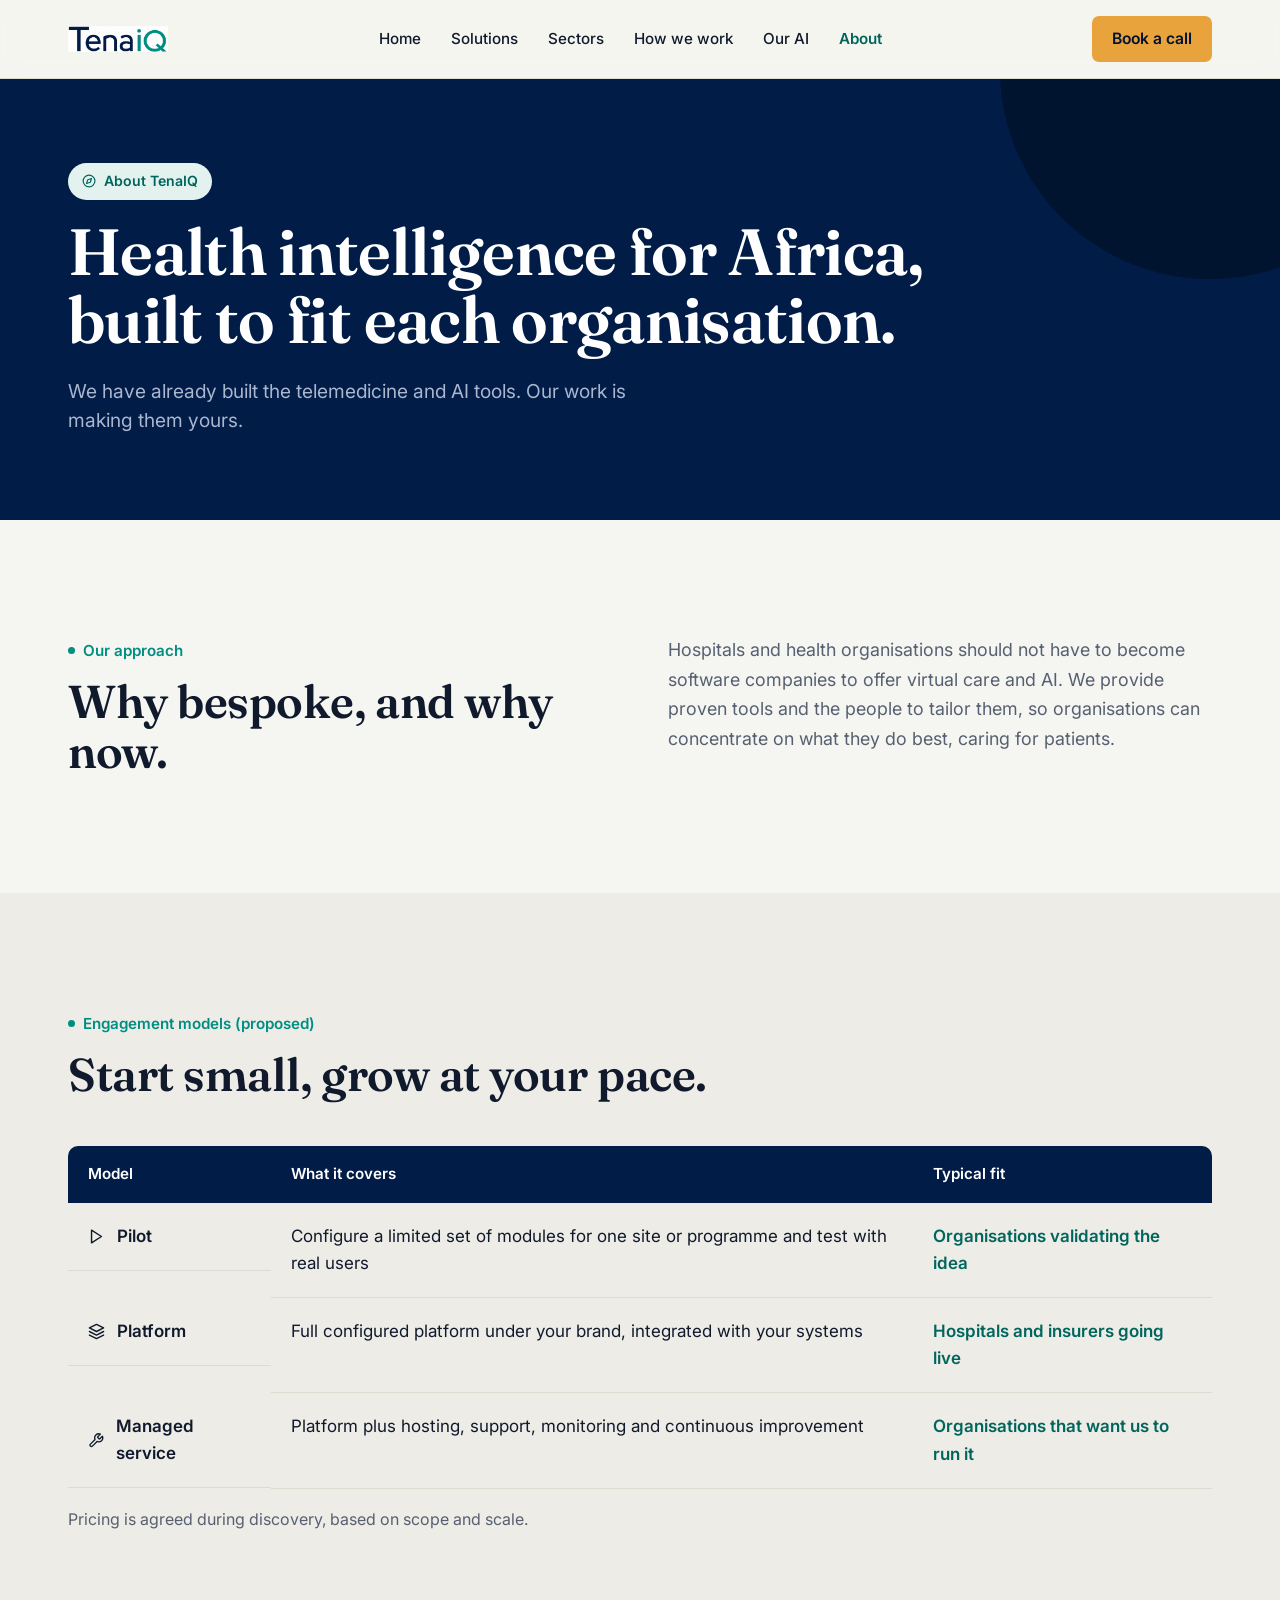
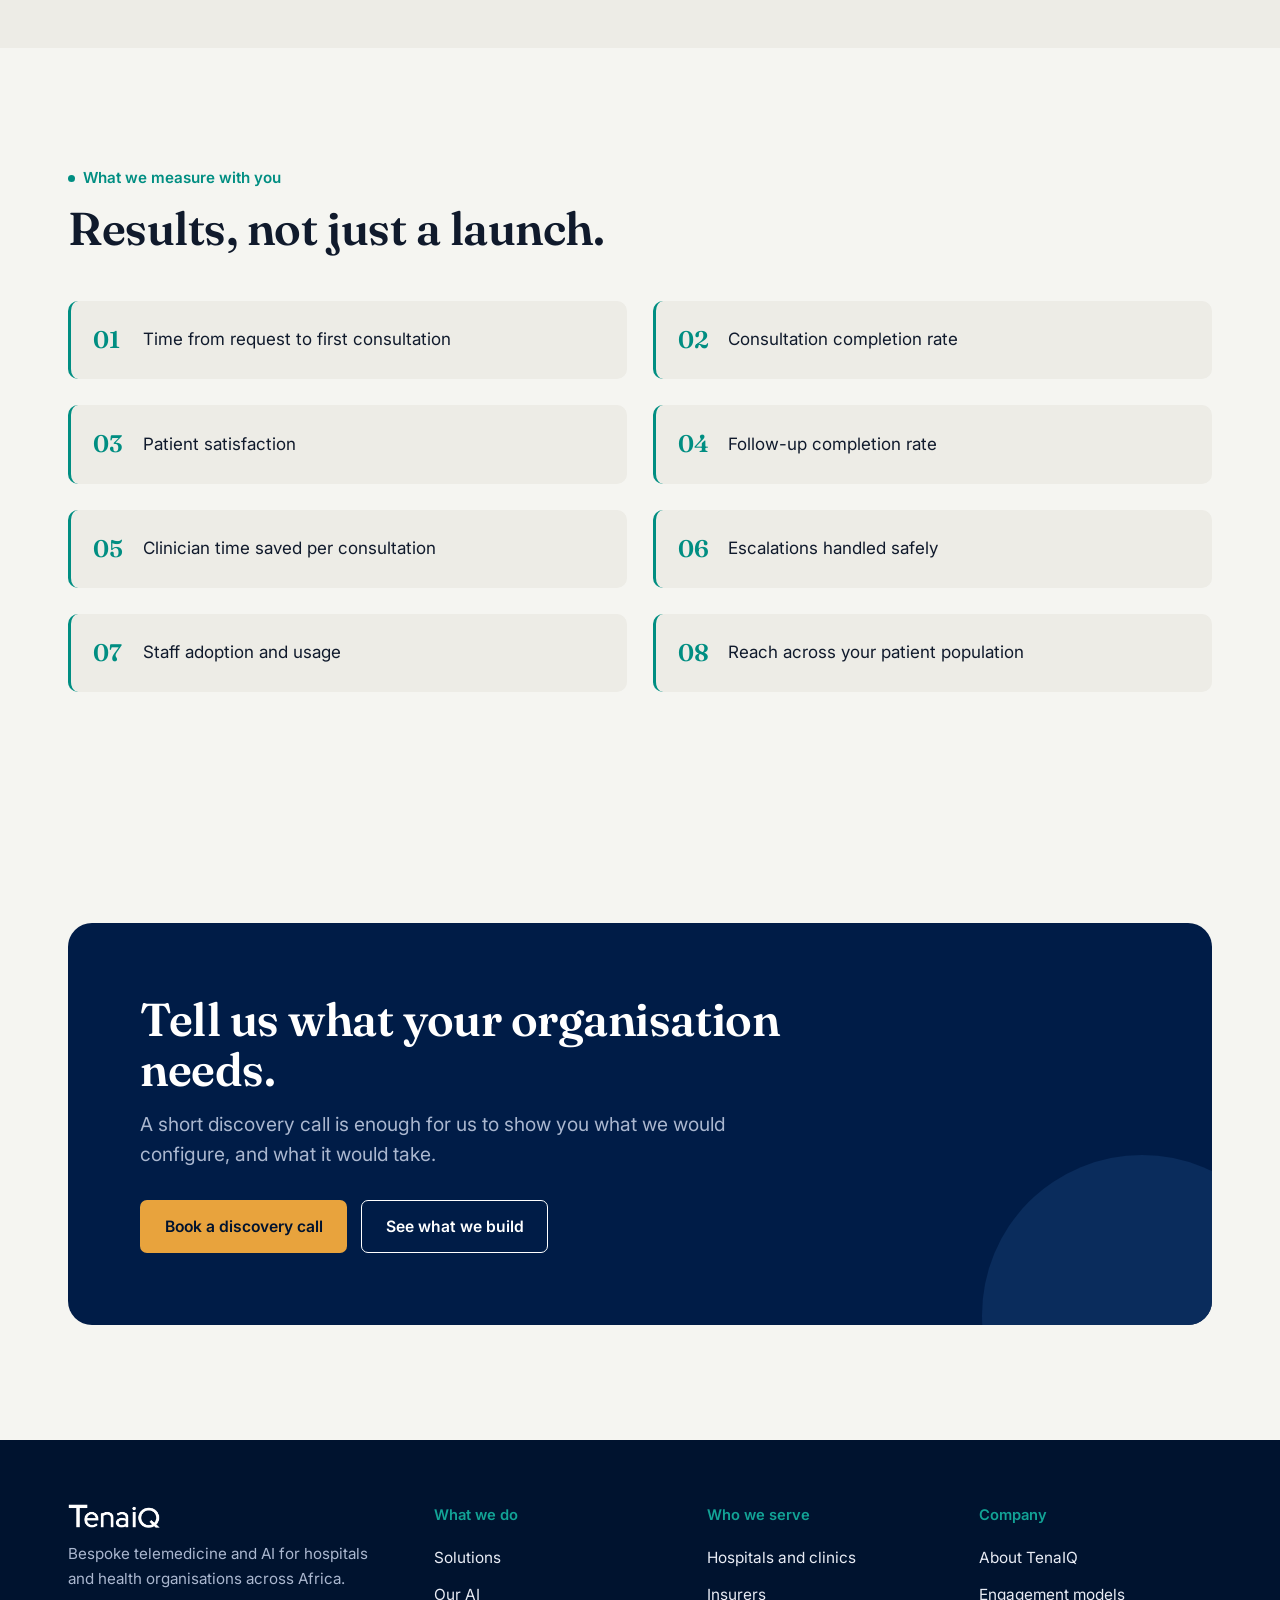
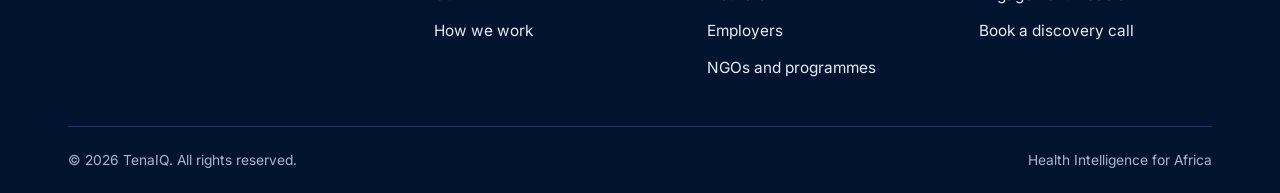
==== about.html @ 1948d7be "Initial TenaIQ site" ====
<!doctype html><html lang="en"><head><meta charset="UTF-8"><meta name="viewport" content="width=device-width,initial-scale=1"><title>About — TenaIQ</title><meta name="description" content="About TenaIQ: ready-built telemedicine and AI, customised for hospitals and organisations across Africa. Engagement models and the results we measure with clients."><link rel="icon" type="image/png" href="[data-uri]"><link rel="apple-touch-icon" href="[data-uri]"><link rel="preconnect" href="https://fonts.googleapis.com"><link rel="preconnect" href="https://fonts.gstatic.com" crossorigin><link rel="stylesheet" href="https://fonts.googleapis.com/css2?family=Fraunces:opsz,wght@9..144,500;9..144,600;9..144,680&family=Inter:wght@400;500;600;700&display=swap"><style>
:root{--navy-900:#00132f;--navy-800:#001c47;--navy-700:#0a2c5c;--navy-600:#173e77;--ink:#101a2c;--teal-700:#00655d;--teal-600:#008e82;--teal-500:#12a396;--teal-100:#e3f2ef;--amber-600:#c9821f;--amber-500:#e8a33d;--amber-100:#fbead0;--paper:#f5f5f1;--paper-dim:#edece6;--card:#fff;--line:#dedbd0;--line-dark:#1b3560;--muted:#566070;--muted-d:#aab7cf;
--display:'Fraunces',ui-serif,Georgia,serif;--body:'Inter',ui-sans-serif,system-ui,sans-serif;--r-s:7px;--r-m:14px;--r-l:24px;--shadow:0 1px 2px rgba(16,26,44,.05),0 18px 36px -18px rgba(16,26,44,.28)}
*,*::before,*::after{box-sizing:border-box}html{scroll-behavior:smooth}
body{margin:0;background:var(--paper);color:var(--ink);font-family:var(--body);font-size:17px;line-height:1.6;-webkit-font-smoothing:antialiased}
img{max-width:100%;display:block}a{color:inherit;text-decoration:none}ul{margin:0;padding:0;list-style:none}h1,h2,h3,h4,p,figure,blockquote{margin:0}button{font:inherit}
:focus-visible{outline:2.5px solid var(--amber-500);outline-offset:3px;border-radius:4px}
.icon{width:1em;height:1em;display:inline-block;vertical-align:-.14em}.icon svg{width:100%;height:100%;display:block}
@media(prefers-reduced-motion:reduce){*{animation:none!important;transition-duration:.001ms!important;scroll-behavior:auto!important}}
h1,h2,h3{font-family:var(--display);font-weight:600;letter-spacing:-.01em;color:var(--ink)}
h1{font-size:clamp(2.6rem,2rem + 2.6vw,4.3rem);line-height:1.05;font-weight:620}
h2{font-size:clamp(2rem,1.6rem + 1.6vw,2.95rem);line-height:1.1}
h3{font-size:clamp(1.25rem,1.1rem + .6vw,1.55rem);line-height:1.25}
.on-dark,.on-dark h1,.on-dark h2,.on-dark h3{color:#fff}
.lede{font-size:1.2rem;line-height:1.55;color:var(--muted);max-width:50ch}.on-dark .lede{color:var(--muted-d)}
.kicker{display:inline-flex;align-items:center;gap:.5em;font-weight:600;font-size:.95rem;color:var(--teal-600);margin-bottom:.9em}
.kicker::before{content:'';width:7px;height:7px;border-radius:50%;background:currentColor}.on-dark .kicker{color:var(--teal-500)}
.body-l{font-size:1.12rem;line-height:1.65;color:var(--muted);max-width:62ch}.body{font-size:1rem;color:var(--muted);max-width:60ch}
.on-dark .body-l,.on-dark .body{color:var(--muted-d)}
.wrap{max-width:1200px;margin-inline:auto;padding-inline:28px}section{position:relative}
.pad{padding-block:clamp(64px,9vw,120px)}
.grid{display:grid;gap:26px}.g2{grid-template-columns:repeat(2,1fr)}.g3{grid-template-columns:repeat(3,1fr)}.g4{grid-template-columns:repeat(4,1fr)}
@media(max-width:900px){.g2,.g3,.g4{grid-template-columns:1fr}}@media(min-width:901px)and(max-width:1180px){.g4{grid-template-columns:repeat(2,1fr)}}
.split{display:grid;grid-template-columns:1fr 1fr;gap:56px;align-items:start}.split.mid{align-items:center}@media(max-width:900px){.split{grid-template-columns:1fr;gap:36px}}
.head{max-width:660px;margin-bottom:46px}.head.c{margin-inline:auto;text-align:center}.head.c .kicker{justify-content:center}
.btn{display:inline-flex;align-items:center;gap:.55em;padding:.85em 1.5em;border-radius:var(--r-s);font-weight:600;font-size:.98rem;border:1.5px solid transparent;cursor:pointer;transition:transform .16s,background-color .16s;white-space:nowrap}
.btn:hover{transform:translateY(-1px)}.btn-primary{background:var(--amber-500);color:var(--navy-900)}.btn-primary:hover{background:var(--amber-600)}
.btn-outline{border-color:currentColor;background:transparent}.hero .btn-outline,.cta .btn-outline{color:#fff}.hero .btn-outline:hover,.cta .btn-outline:hover{background:rgba(255,255,255,.08)}
.btn-ghost{color:var(--teal-700);padding-inline:0}.btn-ghost .icon{transition:transform .16s}.btn-ghost:hover .icon{transform:translateX(3px)}.btn-block{width:100%;justify-content:center}
/* header */
.site-header{position:sticky;top:0;z-index:50;background:rgba(245,245,241,.88);backdrop-filter:saturate(160%) blur(10px);border-bottom:1px solid var(--line)}
.site-header .wrap{display:flex;align-items:center;justify-content:space-between;height:78px}.brand img{height:26px;width:auto}
.main-nav{display:flex;align-items:center;gap:2px}.main-nav a{padding:10px 14px;border-radius:8px;font-size:.95rem;font-weight:500}.main-nav a:hover{background:var(--paper-dim)}.main-nav a.active{color:var(--teal-700);font-weight:600}
.header-actions{display:flex;align-items:center;gap:10px}.header-actions .btn{padding:.6em 1.2em}.header-actions .btn-outline{color:var(--ink)}
.nav-toggle{display:none;background:none;border:0;padding:8px;color:var(--ink);width:42px;height:42px;font-size:22px;align-items:center;justify-content:center}.nav-cta{display:none}
@media(max-width:1060px){.main-nav{position:fixed;inset:78px 0 0 0;background:var(--paper);flex-direction:column;align-items:stretch;padding:18px;gap:4px;opacity:0;transform:translateY(-8px);pointer-events:none;transition:opacity .18s,transform .18s;overflow-y:auto}
.main-nav.open{opacity:1;transform:none;pointer-events:auto}.main-nav a{padding:14px 12px;font-size:1.05rem;border-bottom:1px solid var(--line);border-radius:0}.nav-toggle{display:inline-flex}.header-actions .btn{display:none}.nav-cta{display:block;margin-top:12px;background:var(--amber-500);text-align:center;border-radius:8px!important;font-weight:600!important;border:0!important}}
/* footer */
.site-footer{background:var(--navy-900);color:#fff}.footer-top{display:grid;grid-template-columns:1.4fr 1fr 1fr 1fr;gap:40px;padding-block:64px 40px}
@media(max-width:820px){.footer-top{grid-template-columns:1fr 1fr}}@media(max-width:520px){.footer-top{grid-template-columns:1fr}}
.footer-brand img{height:24px;margin-bottom:14px}.footer-brand p{color:var(--muted-d);max-width:34ch;font-size:.95rem}
.footer-col h4{font-family:var(--body);font-size:.92rem;font-weight:600;color:var(--teal-500);margin:0 0 12px}.footer-col a{display:block;padding:6px 0;color:#e8ecf5;font-size:.96rem}.footer-col a:hover{color:var(--teal-500)}
.footer-bottom{border-top:1px solid var(--line-dark);padding-block:22px;display:flex;justify-content:space-between;flex-wrap:wrap;gap:10px;color:var(--muted-d);font-size:.86rem}
/* components */
.pill{display:inline-flex;align-items:center;gap:8px;padding:7px 14px;border-radius:100px;background:var(--teal-100);color:var(--teal-700);font-size:.88rem;font-weight:600}
.card{background:var(--card);border:1px solid var(--line);border-radius:var(--r-m);padding:30px}
.badge{width:52px;height:52px;border-radius:14px;display:inline-flex;align-items:center;justify-content:center;font-size:24px;flex:none}
.badge.teal{background:var(--teal-100);color:var(--teal-700)}.badge.navy{background:var(--navy-800);color:#fff}.badge.line{border:1.5px solid var(--line-dark);color:var(--teal-500)}.badge.amber{background:var(--amber-100);color:var(--amber-600)}
.bg-navy{background:var(--navy-800);color:#fff}.bg-dim{background:var(--paper-dim)}
.hero{background:var(--navy-800);color:#fff;overflow:hidden;position:relative}
.hero .orb{position:absolute;border-radius:50%;background:var(--navy-900);z-index:0}
.hero-inner{display:grid;grid-template-columns:1.02fr .98fr;gap:48px;align-items:center;padding-block:clamp(56px,8vw,100px);position:relative;z-index:2}
@media(max-width:940px){.hero-inner{grid-template-columns:1fr}}
.hero h1{margin-top:18px}.hero .lede{margin-top:22px}.actions{display:flex;gap:14px;flex-wrap:wrap;margin-top:30px}
.hero-simple{padding-block:clamp(52px,7vw,84px)}.hero-simple .in{position:relative;z-index:2}
.pillar{padding:28px;border-radius:var(--r-m);background:var(--navy-700);border:1px solid var(--line-dark)}.pillar h3{margin-top:16px;font-size:1.2rem}.pillar p{margin-top:8px;color:var(--muted-d);font-size:.95rem}
.tile{background:var(--card);border:1px solid var(--line);border-radius:var(--r-m);padding:26px 22px;text-align:center;transition:transform .16s,box-shadow .16s}.tile:hover{transform:translateY(-3px);box-shadow:var(--shadow)}
.tile .badge{margin-inline:auto}.tile h4{margin:16px 0 6px;font-weight:600;font-size:1.02rem}.tile p{font-size:.94rem;color:var(--muted)}
.acard{background:var(--card);border:1px solid var(--line);border-radius:var(--r-m);padding:32px;display:flex;flex-direction:column;gap:14px;transition:border-color .18s,box-shadow .18s}.acard:hover{border-color:var(--teal-600);box-shadow:var(--shadow)}.acard p{color:var(--muted);font-size:.98rem;flex:1}
.flist li{display:flex;gap:14px;align-items:flex-start;padding:13px 0;border-bottom:1px solid var(--line)}.flist li:last-child{border-bottom:0}
.flist .icon{color:var(--teal-600);margin-top:.22em;flex:none}.flist strong{display:block;font-weight:600}.flist .d{color:var(--muted);font-size:.95rem}
.on-dark .flist li{border-color:var(--line-dark)}.on-dark .flist .icon{color:var(--teal-500)}.on-dark .flist .d{color:var(--muted-d)}.on-dark .flist strong{color:#fff}
.rail{position:relative}.rail::before{content:'';position:absolute;left:25px;top:10px;bottom:10px;width:1.5px;background:var(--line)}.on-dark .rail::before{background:var(--line-dark)}
.step{position:relative;padding-left:68px;padding-bottom:34px}.step:last-child{padding-bottom:0}
.node{position:absolute;left:0;top:0;width:52px;height:52px;border-radius:50%;display:flex;align-items:center;justify-content:center;font-size:22px;background:var(--navy-800);color:#fff;border:4px solid var(--paper);z-index:1}
.step.alt .node{background:var(--teal-600)}.on-dark .node{border-color:var(--navy-800);background:var(--navy-700)}.on-dark .step.alt .node{background:var(--teal-600)}
.num{font-family:var(--display);font-size:1.5rem;color:var(--teal-600);font-weight:600;margin-right:12px}
.quote{border-left:3px solid var(--teal-500);padding-left:26px;font-family:var(--display);font-size:clamp(1.3rem,1.1rem + 1vw,1.75rem);line-height:1.4;color:#fff;max-width:900px}
.metric{display:flex;align-items:center;gap:18px;padding:20px 22px;background:var(--paper-dim);border-radius:10px;border-left:3px solid var(--teal-600)}
.metric .i{font-family:var(--display);font-size:1.5rem;color:var(--teal-600);font-weight:600;width:2ch;flex:none}
.cta{background:var(--navy-800);border-radius:var(--r-l);padding:clamp(40px,6vw,72px);color:#fff;position:relative;overflow:hidden}.cta .orb{position:absolute;border-radius:50%;background:var(--navy-700)}.cta .in{position:relative;z-index:1;max-width:640px}
table{width:100%;border-collapse:collapse}th{text-align:left;font-weight:600;font-size:.95rem;padding:16px 20px;background:var(--navy-800);color:#fff}th:first-child{border-top-left-radius:10px}th:last-child{border-top-right-radius:10px}
td{padding:20px;border-bottom:1px solid var(--line);vertical-align:top}tr:nth-child(even) td{background:var(--paper-dim)}.rt{display:flex;align-items:center;gap:12px;font-weight:600}.rev{color:var(--teal-700);font-weight:600}
@media(max-width:700px){table,thead,tbody,tr,th,td{display:block}thead{display:none}td{padding:10px 18px}tr{border:1px solid var(--line);border-radius:10px;margin-bottom:14px;background:#fff;padding:8px 0}tr:nth-child(even) td{background:transparent}}
/* telemedicine hero visual */
.consult{position:relative;max-width:520px;margin-inline:auto}
.screen{background:var(--navy-900);border:1px solid var(--line-dark);border-radius:22px;padding:14px;box-shadow:0 40px 80px -30px rgba(0,0,0,.6)}
.video{position:relative;border-radius:14px;aspect-ratio:16/11;background:linear-gradient(160deg,#0f3a73,#0a2c5c 55%,#073d4a);overflow:hidden}
.avatar{position:absolute;left:50%;top:46%;transform:translate(-50%,-50%);width:38%;aspect-ratio:1;border-radius:50%;background:rgba(255,255,255,.1);border:1.5px solid rgba(255,255,255,.2)}
.avatar::after{content:'';position:absolute;left:50%;bottom:-62%;transform:translateX(-50%);width:150%;height:80%;border-radius:50% 50% 0 0;background:rgba(255,255,255,.1);border:1.5px solid rgba(255,255,255,.2)}
.live{position:absolute;left:12px;top:12px;display:flex;align-items:center;gap:8px;padding:5px 11px;border-radius:100px;background:rgba(0,0,0,.35);font-size:.78rem;font-weight:600;color:#fff}.live i{width:8px;height:8px;border-radius:50%;background:#ff6b5e;animation:pulse 1.6s infinite}
@keyframes pulse{50%{opacity:.35}}
.self{position:absolute;right:12px;bottom:12px;width:26%;aspect-ratio:4/3;border-radius:10px;background:#1b4a86;border:1.5px solid rgba(255,255,255,.25)}
.ctrl{display:flex;justify-content:center;gap:12px;margin-top:12px}.ctrl>span{width:40px;height:40px;border-radius:50%;background:var(--navy-700);color:#fff;display:flex;align-items:center;justify-content:center;font-size:17px}.ctrl>span.end{background:#d9534f}
.bubble{position:absolute;background:#fff;color:var(--ink);border-radius:14px;padding:12px 15px;font-size:.86rem;line-height:1.4;box-shadow:var(--shadow);max-width:230px}
.bubble b{display:block;font-size:.78rem;color:var(--teal-700);margin-bottom:3px}.bubble.ai{left:-34px;bottom:70px;border-left:4px solid var(--teal-600)}.bubble.sum{right:-26px;top:-22px;border-left:4px solid var(--amber-500)}
@media(max-width:600px){.bubble.ai{left:-6px;bottom:58px;max-width:190px}.bubble.sum{right:-4px;top:-26px;max-width:190px}}
/* bars */
.bar{display:flex;gap:6px;flex-wrap:wrap}.bar div{flex:1 1 130px;padding:16px 12px;border-radius:10px;color:#fff;font-weight:600;font-size:.92rem;text-align:center}
/* forms */
.field{display:flex;flex-direction:column;gap:8px;margin-bottom:20px}.field label{font-size:.92rem;font-weight:600}
.field input,.field select,.field textarea{font:inherit;padding:12px 14px;border:1.5px solid var(--line);border-radius:8px;background:#fff;color:var(--ink)}.field textarea{min-height:120px;resize:vertical}
.field input:focus,.field select:focus,.field textarea:focus{outline:2.5px solid var(--amber-500);outline-offset:1px;border-color:transparent}
.frow{display:grid;grid-template-columns:1fr 1fr;gap:20px}@media(max-width:600px){.frow{grid-template-columns:1fr}}
#form-status{margin-top:18px;padding:14px 16px;border-radius:8px;background:var(--teal-100);color:var(--teal-700);font-weight:500}
.faq{border-bottom:1px solid var(--line)}.faq summary{cursor:pointer;list-style:none;display:flex;justify-content:space-between;align-items:center;gap:16px;padding:22px 0;font-weight:600;font-size:1.05rem}
.faq summary::-webkit-details-marker{display:none}.faq .icon{color:var(--teal-600);transition:transform .18s;flex:none}.faq[open] .icon{transform:rotate(45deg)}.faq p{color:var(--muted);padding-bottom:22px;max-width:70ch}
[data-reveal]>*{opacity:0;transform:translateY(14px);transition:opacity .7s cubic-bezier(.2,.7,.2,1),transform .7s cubic-bezier(.2,.7,.2,1)}
[data-reveal].in>*{opacity:1;transform:none}[data-reveal]>*:nth-child(2){transition-delay:.12s}[data-reveal]>*:nth-child(3){transition-delay:.22s}[data-reveal]>*:nth-child(4){transition-delay:.32s}
.consult{width:100%}
.lede.on-dark,.hero .lede,.cta .lede{color:var(--muted-d)}
.body.on-dark,.body-l.on-dark{color:var(--muted-d)}
/* B2B additions */
.config{width:100%;max-width:500px;margin-inline:auto;background:#fff;color:var(--ink);border-radius:20px;padding:22px;box-shadow:0 40px 80px -30px rgba(0,0,0,.6);position:relative}
.cfg-head{display:flex;align-items:center;justify-content:space-between;gap:12px;padding-bottom:16px;border-bottom:1px solid var(--line)}
.cfg-logo{border:1.5px dashed #b9b6a8;border-radius:10px;padding:9px 16px;font-size:.82rem;font-weight:600;color:var(--muted)}
.cfg-sw{display:flex;gap:6px}.cfg-sw i{width:22px;height:22px;border-radius:50%;display:block;border:2px solid #fff;box-shadow:0 0 0 1px var(--line)}
.cfg-title{font-family:var(--display);font-size:1.3rem;font-weight:600;margin:18px 0 8px}.cfg-title b{color:var(--teal-700)}
.cfg-row{display:flex;align-items:center;gap:12px;padding:12px 0;border-bottom:1px solid var(--line);font-size:.95rem;font-weight:500}.cfg-row:last-of-type{border-bottom:0}
.cfg-row .icon{color:var(--teal-700);font-size:19px}.cfg-row span.t{margin-left:auto}
.tg{width:38px;height:22px;border-radius:20px;background:var(--teal-600);position:relative;flex:none}.tg::after{content:'';position:absolute;right:3px;top:3px;width:16px;height:16px;border-radius:50%;background:#fff}
.tag-c{margin-left:auto;font-size:.78rem;font-weight:600;color:var(--amber-600);background:var(--amber-100);padding:4px 10px;border-radius:20px}
.cfg-foot{margin-top:12px;font-size:.78rem;color:var(--muted)}
.bubble.cfgb{right:-18px;bottom:-24px;border-left:4px solid var(--amber-500)}
@media(max-width:600px){.bubble.cfgb{right:-4px;bottom:-30px;max-width:190px}}
.bcard{background:#fff;border:1px solid var(--line);border-radius:18px;overflow:hidden;box-shadow:var(--shadow)}
.bc-head{padding:18px 20px;color:#fff;display:flex;align-items:center;gap:10px;font-weight:600}.bc-head .icon{font-size:20px}
.bc-body{padding:20px}.bc-body h3{font-size:1.25rem}.bc-body p{color:var(--muted);font-size:.95rem;margin-top:6px}
.chips{display:flex;flex-wrap:wrap;gap:8px;margin-top:16px}.chip{font-size:.82rem;font-weight:600;padding:5px 11px;border-radius:20px;background:var(--paper-dim);color:var(--ink)}
.bc-note{font-size:.78rem;color:var(--muted);margin-top:14px}
.band{display:grid;grid-template-columns:repeat(4,1fr);gap:0;border:1px solid var(--line);border-radius:var(--r-m);overflow:hidden;background:#fff}
.band>div{padding:24px;border-right:1px solid var(--line)}.band>div:last-child{border-right:0}.band h4{font-family:var(--body);font-weight:600;font-size:1rem;margin:12px 0 4px}.band p{color:var(--muted);font-size:.92rem}
@media(max-width:900px){.band{grid-template-columns:1fr}.band>div{border-right:0;border-bottom:1px solid var(--line)}.band>div:last-child{border-bottom:0}}
.sector{padding-block:clamp(48px,6vw,80px);border-bottom:1px solid var(--line)}.sector:last-of-type{border-bottom:0}
</style></head><body><header class="site-header"><div class="wrap"><a href="index.html" class="brand" aria-label="TenaIQ home"><img src="[data-uri]" alt="TenaIQ"></a>
<nav class="main-nav" id="main-nav"><a href="index.html">Home</a><a href="solutions.html">Solutions</a><a href="sectors.html">Sectors</a><a href="how-we-work.html">How we work</a><a href="ai.html">Our AI</a><a href="about.html" class="active" aria-current="page">About</a><a href="contact.html" class="nav-cta">Book a discovery call</a></nav>
<div class="header-actions"><a href="contact.html" class="btn btn-primary">Book a call</a><button class="nav-toggle" aria-label="Menu" aria-expanded="false" aria-controls="main-nav"><span class="icon"><svg stroke="currentColor" fill="none" stroke-width="2" viewBox="0 0 24 24" stroke-linecap="round" stroke-linejoin="round" height="1em" width="1em" xmlns="http://www.w3.org/2000/svg"><line x1="3" y1="12" x2="21" y2="12"></line><line x1="3" y1="6" x2="21" y2="6"></line><line x1="3" y1="18" x2="21" y2="18"></line></svg></span></button></div></div></header><main><section class="hero hero-simple"><div class="orb" style="width:420px;height:420px;top:-220px;right:-140px"></div><div class="wrap in" data-reveal><span class="pill"><span class="icon"><svg stroke="currentColor" fill="none" stroke-width="2" viewBox="0 0 24 24" stroke-linecap="round" stroke-linejoin="round" height="1em" width="1em" xmlns="http://www.w3.org/2000/svg"><circle cx="12" cy="12" r="10"></circle><polygon points="16.24 7.76 14.12 14.12 7.76 16.24 9.88 9.88 16.24 7.76"></polygon></svg></span> About TenaIQ</span><h1 class="on-dark" style="margin-top:18px;max-width:20ch">Health intelligence for Africa, built to fit each organisation.</h1><p class="lede on-dark" style="margin-top:22px">We have already built the telemedicine and AI tools. Our work is making them yours.</p></div></section>
<section class="pad"><div class="wrap"><div class="split"><div><span class="kicker">Our approach</span><h2>Why bespoke, and why now.</h2></div><p class="body-l">Hospitals and health organisations should not have to become software companies to offer virtual care and AI. We provide proven tools and the people to tailor them, so organisations can concentrate on what they do best, caring for patients.</p></div></div></section>

<section id="models" class="pad bg-dim"><div class="wrap"><div class="head"><span class="kicker">Engagement models (proposed)</span><h2>Start small, grow at your pace.</h2></div>
<table><thead><tr><th>Model</th><th>What it covers</th><th>Typical fit</th></tr></thead><tbody>
<tr><td class="rt"><span class="icon"><svg stroke="currentColor" fill="none" stroke-width="2" viewBox="0 0 24 24" stroke-linecap="round" stroke-linejoin="round" height="1em" width="1em" xmlns="http://www.w3.org/2000/svg"><polygon points="5 3 19 12 5 21 5 3"></polygon></svg></span> Pilot</td><td>Configure a limited set of modules for one site or programme and test with real users</td><td class="rev">Organisations validating the idea</td></tr>
<tr><td class="rt"><span class="icon"><svg stroke="currentColor" fill="none" stroke-width="2" viewBox="0 0 24 24" stroke-linecap="round" stroke-linejoin="round" height="1em" width="1em" xmlns="http://www.w3.org/2000/svg"><polygon points="12 2 2 7 12 12 22 7 12 2"></polygon><polyline points="2 17 12 22 22 17"></polyline><polyline points="2 12 12 17 22 12"></polyline></svg></span> Platform</td><td>Full configured platform under your brand, integrated with your systems</td><td class="rev">Hospitals and insurers going live</td></tr>
<tr><td class="rt"><span class="icon"><svg stroke="currentColor" fill="none" stroke-width="2" viewBox="0 0 24 24" stroke-linecap="round" stroke-linejoin="round" height="1em" width="1em" xmlns="http://www.w3.org/2000/svg"><path d="M14.7 6.3a1 1 0 0 0 0 1.4l1.6 1.6a1 1 0 0 0 1.4 0l3.77-3.77a6 6 0 0 1-7.94 7.94l-6.91 6.91a2.12 2.12 0 0 1-3-3l6.91-6.91a6 6 0 0 1 7.94-7.94l-3.76 3.76z"></path></svg></span> Managed service</td><td>Platform plus hosting, support, monitoring and continuous improvement</td><td class="rev">Organisations that want us to run it</td></tr></tbody></table>
<p class="body" style="margin-top:18px">Pricing is agreed during discovery, based on scope and scale.</p></div></section>

<section class="pad"><div class="wrap"><div class="head"><span class="kicker">What we measure with you</span><h2>Results, not just a launch.</h2></div><div class="grid g2"><div class="metric"><span class="i">01</span><span>Time from request to first consultation</span></div><div class="metric"><span class="i">02</span><span>Consultation completion rate</span></div><div class="metric"><span class="i">03</span><span>Patient satisfaction</span></div><div class="metric"><span class="i">04</span><span>Follow-up completion rate</span></div><div class="metric"><span class="i">05</span><span>Clinician time saved per consultation</span></div><div class="metric"><span class="i">06</span><span>Escalations handled safely</span></div><div class="metric"><span class="i">07</span><span>Staff adoption and usage</span></div><div class="metric"><span class="i">08</span><span>Reach across your patient population</span></div></div></div></section>
<section class="pad"><div class="wrap"><div class="cta"><div class="orb" style="width:320px;height:320px;bottom:-150px;right:-90px"></div><div class="in"><h2 class="on-dark">Tell us what your organisation needs.</h2><p class="lede on-dark" style="margin-top:14px">A short discovery call is enough for us to show you what we would configure, and what it would take.</p><div class="actions"><a href="contact.html" class="btn btn-primary">Book a discovery call</a><a href="solutions.html" class="btn btn-outline">See what we build</a></div></div></div></div></section></main><footer class="site-footer"><div class="wrap"><div class="footer-top"><div class="footer-brand"><img src="[data-uri]" alt="TenaIQ"><p>Bespoke telemedicine and AI for hospitals and health organisations across Africa.</p></div>
<div class="footer-col"><h4>What we do</h4><a href="solutions.html">Solutions</a><a href="ai.html">Our AI</a><a href="how-we-work.html">How we work</a></div>
<div class="footer-col"><h4>Who we serve</h4><a href="sectors.html#hospitals">Hospitals and clinics</a><a href="sectors.html#insurers">Insurers</a><a href="sectors.html#employers">Employers</a><a href="sectors.html#programmes">NGOs and programmes</a></div>
<div class="footer-col"><h4>Company</h4><a href="about.html">About TenaIQ</a><a href="about.html#models">Engagement models</a><a href="contact.html">Book a discovery call</a></div></div>
<div class="footer-bottom"><span>&copy; 2026 TenaIQ. All rights reserved.</span><span>Health Intelligence for Africa</span></div></div></footer><script>document.addEventListener('DOMContentLoaded',()=>{
const t=document.querySelector('.nav-toggle'),n=document.querySelector('.main-nav');
if(t&&n){t.addEventListener('click',()=>{const o=n.classList.toggle('open');t.setAttribute('aria-expanded',o)});n.querySelectorAll('a').forEach(a=>a.addEventListener('click',()=>n.classList.remove('open')))}
const h=document.querySelector('[data-reveal]');if(h)requestAnimationFrame(()=>h.classList.add('in'));
const f=document.querySelector('#contact-form');
if(f)f.addEventListener('submit',e=>{e.preventDefault();const s=document.querySelector('#form-status');s.textContent='Thanks — your message has been noted. We will reply by email shortly.';s.hidden=false;f.reset()});
});
</script></body></html>
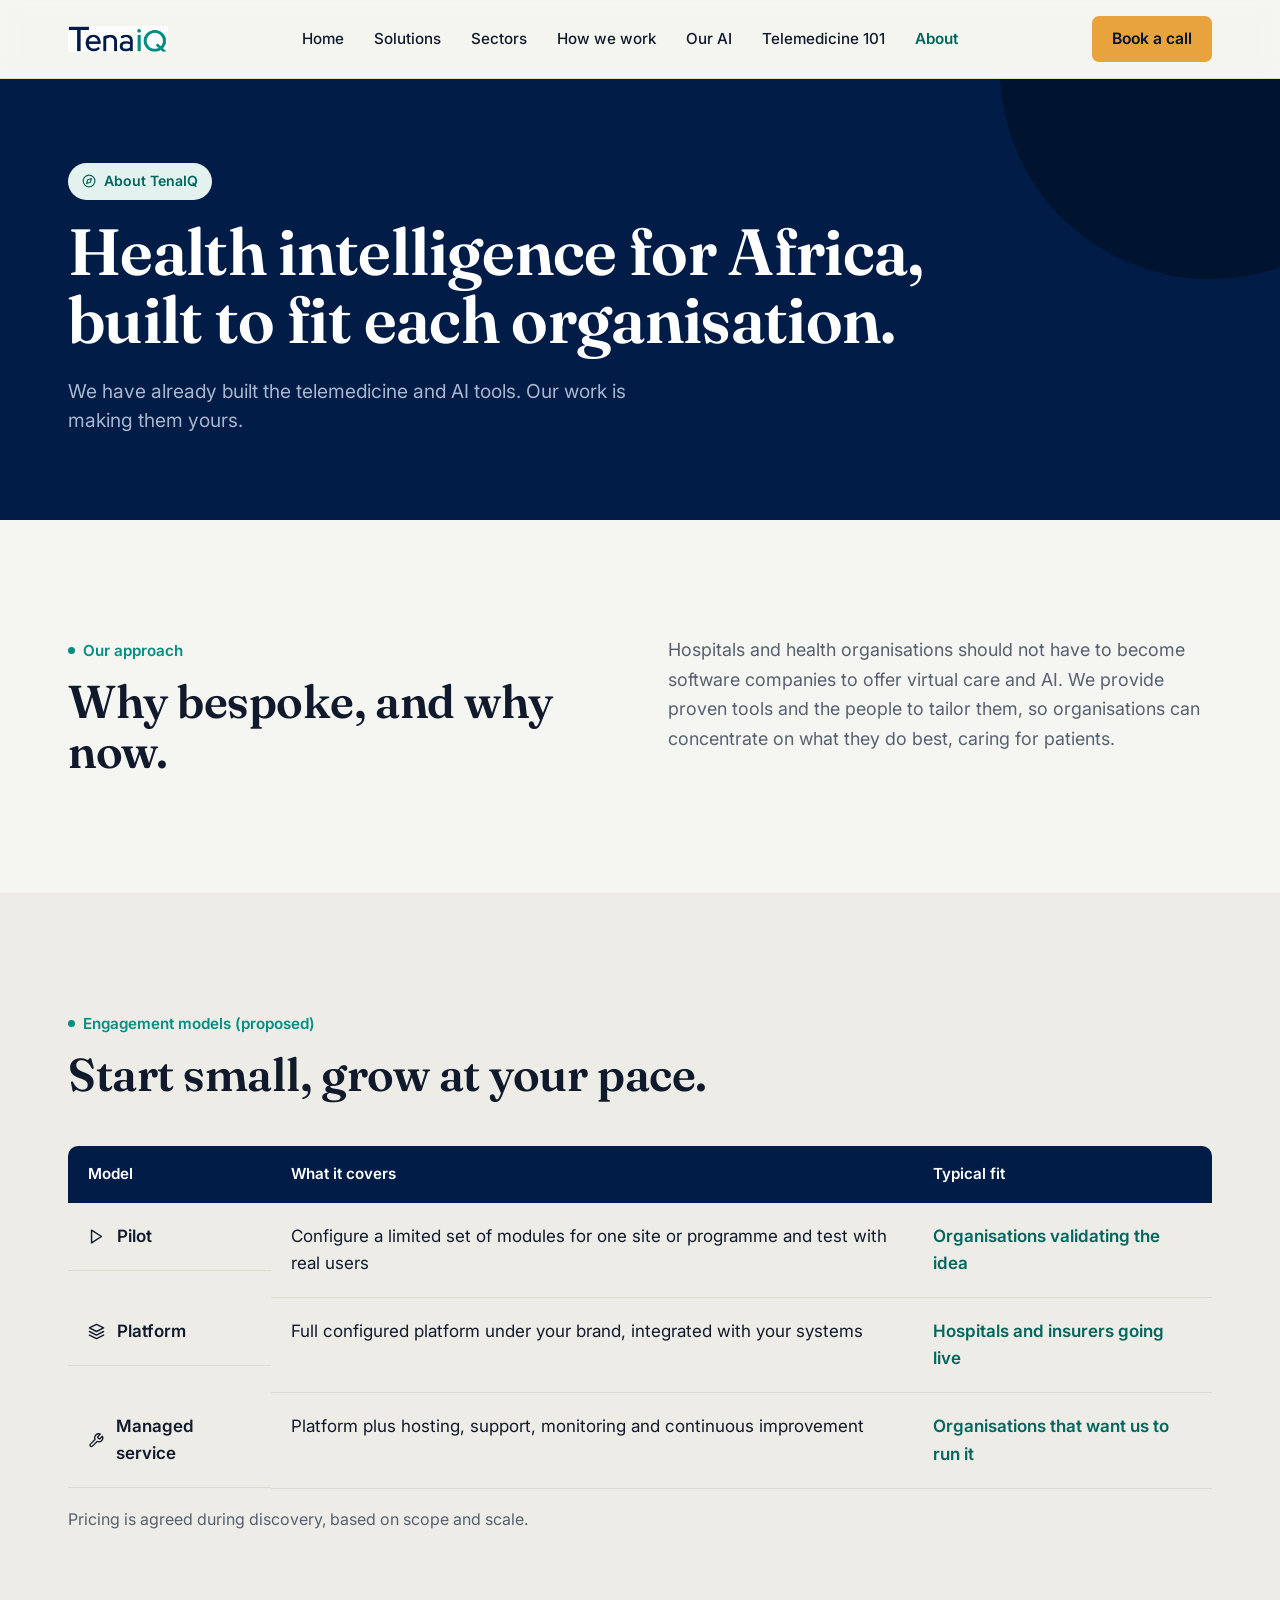
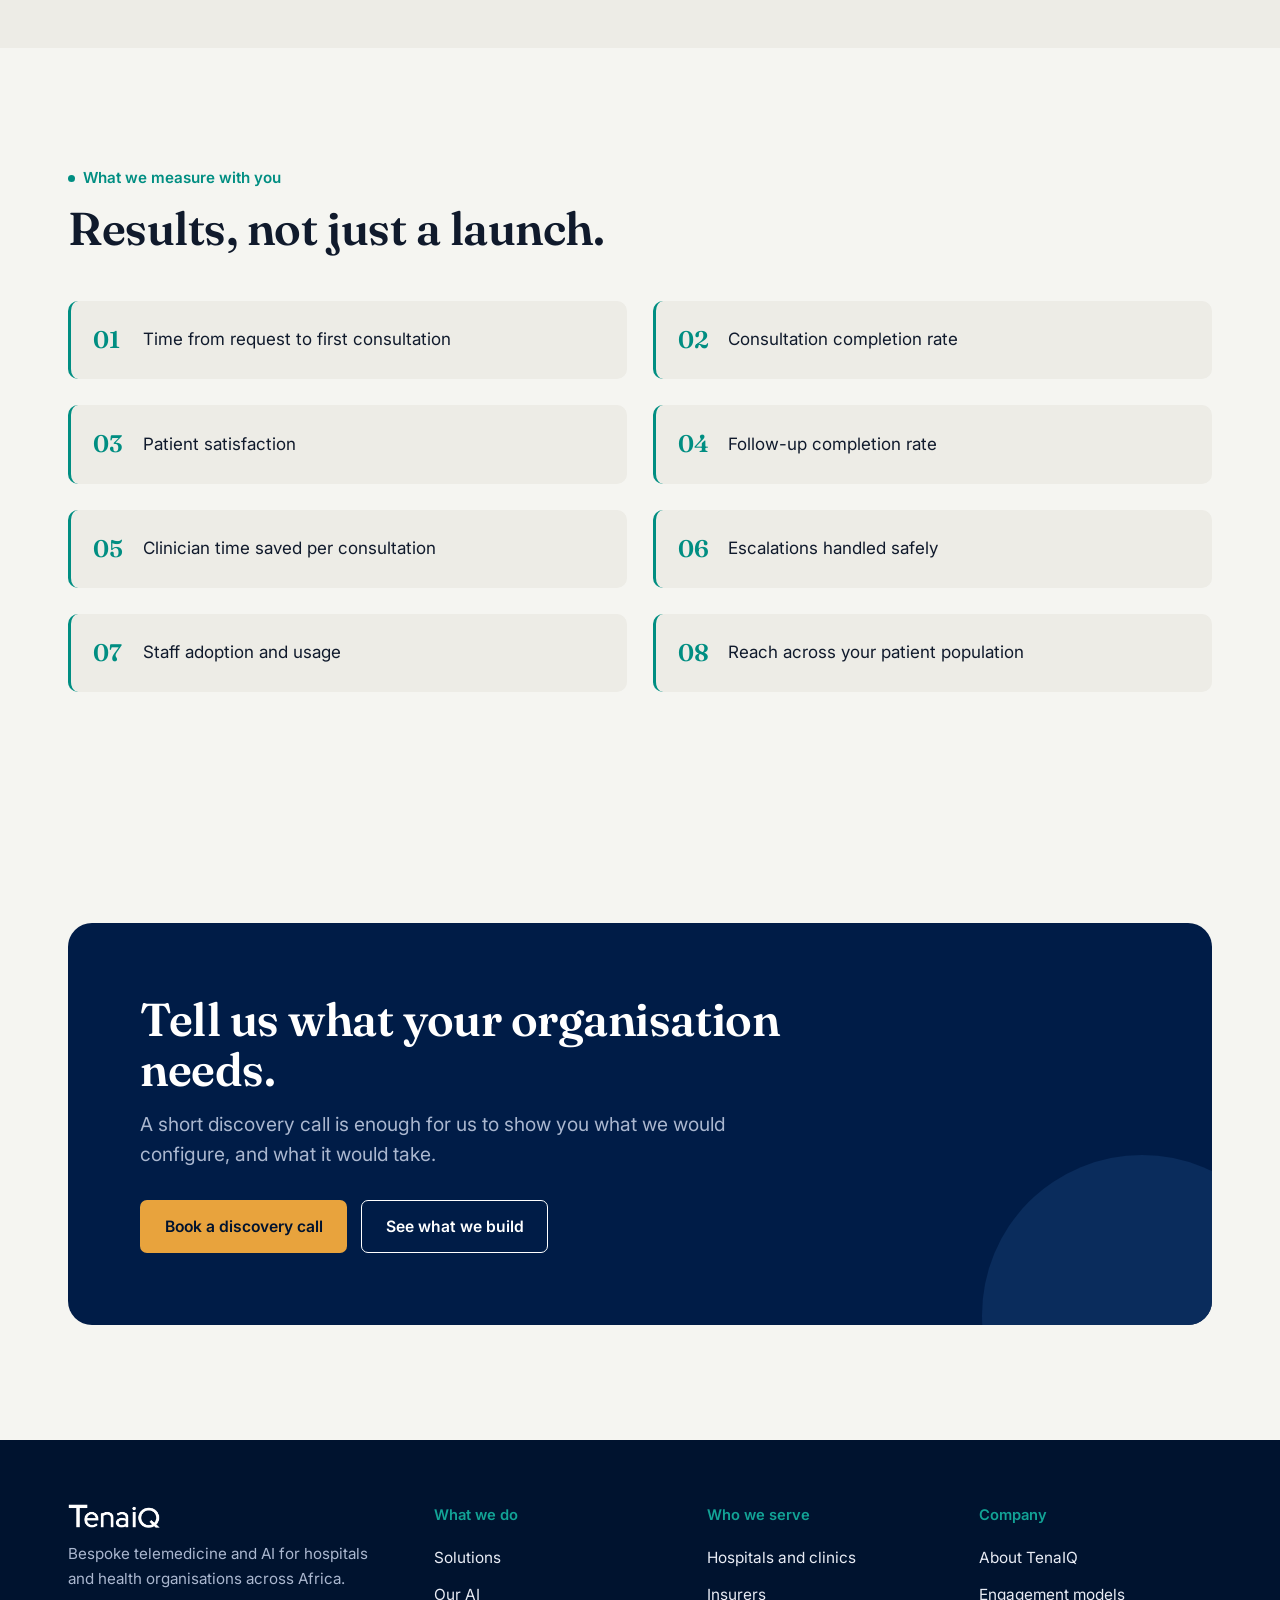
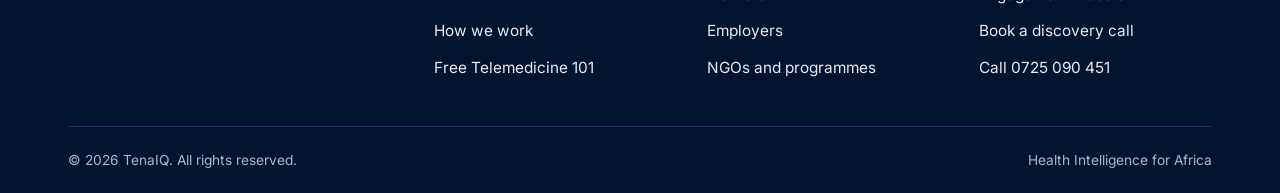
==== commit 8b136a10: "Add Telemedicine 101 page, booking form and phone number" ====
--- a/about.html
+++ b/about.html
@@ -122,8 +122,17 @@
 .band>div{padding:24px;border-right:1px solid var(--line)}.band>div:last-child{border-right:0}.band h4{font-family:var(--body);font-weight:600;font-size:1rem;margin:12px 0 4px}.band p{color:var(--muted);font-size:.92rem}
 @media(max-width:900px){.band{grid-template-columns:1fr}.band>div{border-right:0;border-bottom:1px solid var(--line)}.band>div:last-child{border-bottom:0}}
 .sector{padding-block:clamp(48px,6vw,80px);border-bottom:1px solid var(--line)}.sector:last-of-type{border-bottom:0}
+/* Telemedicine 101 */
+.pill.amber{background:var(--amber-100);color:var(--amber-600)}
+.t101-wrap{position:relative;z-index:3;margin-top:-46px}
+.t101{background:#fff;border:1px solid var(--line);border-left:6px solid var(--amber-500);border-radius:var(--r-m);padding:28px 32px;display:flex;gap:28px;align-items:center;justify-content:space-between;flex-wrap:wrap;box-shadow:var(--shadow)}
+.t101 h2{font-size:clamp(1.6rem,1.3rem + 1vw,2.1rem);margin:10px 0 6px}.t101 p{color:var(--muted);max-width:60ch}.t101-r{display:flex;flex-direction:column;align-items:flex-start;gap:8px}.t101-r small{color:var(--muted)}
+.checks{display:flex;flex-direction:column;gap:12px;margin:4px 0 22px}.check{display:flex;gap:10px;align-items:flex-start;font-size:.93rem;color:var(--ink)}.check input{margin-top:.3em;width:18px;height:18px;accent-color:var(--teal-600);flex:none}
+.formcard{background:#fff;color:var(--ink);border-radius:var(--r-l);padding:clamp(24px,4vw,40px);box-shadow:0 40px 80px -40px rgba(0,0,0,.6)}.formcard h3{margin-bottom:6px}.formcard .sub{color:var(--muted);font-size:.95rem;margin-bottom:22px}
+.split>*,.grid>*,.frow>*{min-width:0}.field input,.field select,.field textarea{width:100%;min-width:0}
+.on-dark .formcard h3,.formcard h3{color:var(--ink)}.on-dark .formcard .sub{color:var(--muted)}
 </style></head><body><header class="site-header"><div class="wrap"><a href="index.html" class="brand" aria-label="TenaIQ home"><img src="[data-uri]